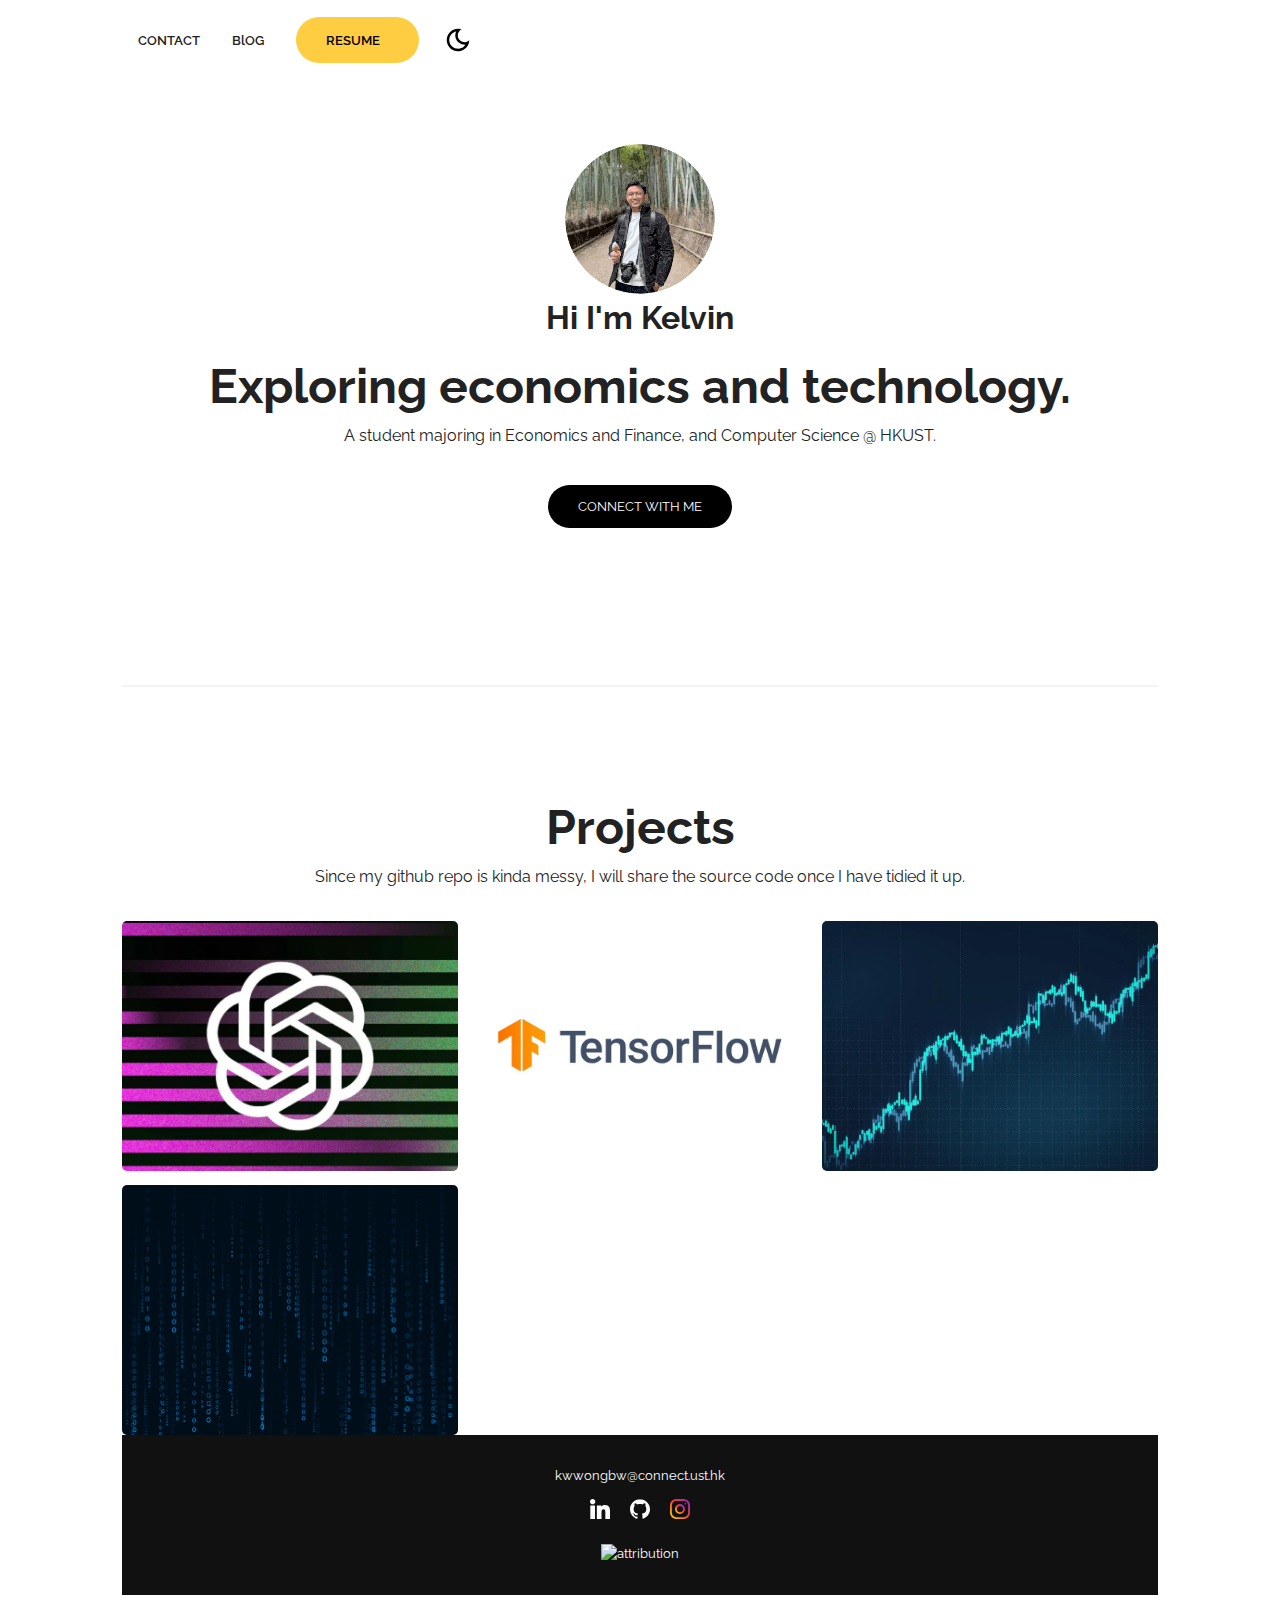
==== docs/index.html @ 280ed63b "changed html" ====
<!DOCTYPE html>
<html lang="en">
  <head>
    <meta charset="UTF-8" />
    <meta http-equiv="X-UA-Compatible" content="IE=edge" />
    <meta name="viewport" content="width=device-width, initial-scale=1.0" />
    <!-- Primary Meta Tags -->
    <title>Kelvin's Page</title>
    <meta name="title" content="Kelvin Wong's Personal Website" />
    <meta
      name="description"
      content="Kelvin Wong's Personal Website."
    />

    <!-- Link -->
    <link
      rel="apple-touch-icon"
      sizes="180x180"
      href="assets/favicon/apple-touch-icon.png"
    />
    <link
      rel="icon"
      type="image/png"
      sizes="16x16"
      href="/assets/favicon/favicon-16x16.png"
    />
    <link
      rel="icon"
      type="image/png"
      sizes="32x32"
      href="assets/favicon/favicon-32x32.png"
    />
    <link
      rel="icon"
      type="image/png"
      sizes="192x192"
      href="assets/favicon/android-chrome-192x192.png"
    />
    <link
      rel="icon"
      type="image/png"
      sizes="512x512"
      href="assets/favicon/android-chrome-512x512.png"
    />
    <link rel="icon" type="image/x-icon" href="assets/favicon/favicon.ico" />
    <link rel="manifest" href="assets/favicon/site.webmanifest" />
    <link
      rel="stylesheet"
      href="https://use.fontawesome.com/releases/v5.15.4/css/all.css"
      integrity="sha384-DyZ88mC6Up2uqS4h/KRgHuoeGwBcD4Ng9SiP4dIRy0EXTlnuz47vAwmeGwVChigm"
      crossorigin="anonymous"
    />
    <link rel="stylesheet" href="css/style.css" />
    <link rel="stylesheet" href="css/utilities.css" />
  </head>
  <body>
    <header id="hero">
      <!-- Navbar -->
      <nav class="navbar">
        <div class="container">
          <!-- Logo -->
          <!-- <h1 id="logo">
            <a href="https://github.com/CommunityPro/portfolio-html"
              ><img src="./assets/logo.png" alt="Your Logo"
            /></a>
          </h1> -->
          <!-- Navbar links -->
          <ul class="nav-menu">
            <li><a class="nav-link" href="mailto:kwwongbw@connect.ust.hk">CONTACT</a></li>
            <li><a class="nav-link" href="https://github.com/kingggg0416/blog">BlOG</a></li>
            <li>
              <a
                class="nav-link btn btn-primary"
                href="https://drive.google.com/file/d/1Ss1rh63PVCvnsiAYarDv5h3AteUssQD6/view?usp=sharing"
                >RESUME <i class="fas fa-arrow-right"></i
              ></a>
            </li>

            <!-- Toggle switch -->
            <div class="theme-switch">
              <input type="checkbox" id="switch" />
              <label class="toggle-icons" for="switch">
                <img class="moon" src="assets/moon.svg" />
                <img class="sun" src="assets/sun.svg" />
              </label>
            </div>
            <!-- Hamburger menu -->
          </ul>
          <div class="hamburger">
            <span class="bar"></span>
            <span class="bar"></span>
            <span class="bar"></span>
          </div>
        </div>
      </nav>

      <section class="header-container">
        <img
          class="profile-image"
          src="assets/selfie.svg"
          alt=""
        />
        <h1>Hi I'm Kelvin</h1>

        <div class="content-text">
          <h2>Exploring economics and technology.</h2>
          <h2></h2>

          <p>
            A student majoring in Economics and Finance,
            and Computer Science @ HKUST.
          </p>
        </div>
        <a
          href="https://www.linkedin.com/in/kelvinwonghkust/"
          class="btn btn-secondary"
          target="_blank"
          >Connect With Me</a
        >
      </section>
    </header>

    <!-- Projects -->
    <section id="projects" class="project-container container">
      <div class="division"></div>
      <div class="content-text">
        <h2>Projects</h2>
        <p>Since my github repo is kinda messy, I will share the source code once I have tidied it up.</p>
      </div>

    <article class="project">

      <!-- Project 1 -->
      <div href="" class="card">
        <div class="project-info">
          <div class="project-bio">
            <h3>myGPT - An Intelligent Chatbot Developed Using OpenAI</h3>
            <p>HTMl, CSS, JavaScript/TypeScript</p>
          </div>

          <div class="project-link">
            <a href="#" target="_blank"><i class="fab fa-github"></i></a>
            <a href="https://betterprogramming.pub/enhancing-chatgpt-with-infinite-external-memory-using-vector-database-and-chatgpt-retrieval-plugin-b6f4ea16ab8" target="_blank"><i class="fas fa-globe"></i></a>
          </div>
        </div>
      </div>

      <!-- Project 2 -->
      <div href="" class="card">
        <div class="project-info">
          <div class="project-bio">
            <h3>Deep Neural Network - Facial (Mask) Recognition</h3>
            <p>Python, Tensorflow</p>
          </div>

          <div class="project-link">
            <a href="https://github.com/kingggg0416/face_mask_prediction" target="_blank"><i class="fab fa-github"></i></a>
            <a href="https://williamkoehrsen.medium.com/facial-recognition-using-googles-convolutional-neural-network-5aa752b4240e" target="_blank"><i class="fas fa-globe"></i></a>
          </div>
        </div>
      </div>

      <!-- Porject 3 -->
      <div href="" class="card">
        <div class="project-info">
          <div class="project-bio">
            <h3>Statistical Arbitrage</h3>
            <p>Python</p>
          </div>

          <div class="project-link">
            <a href="#" target="_blank"><i class="fab fa-github"></i></a>
            <a href="https://medium.com/analytics-vidhya/statistical-arbitrage-with-pairs-trading-and-backtesting-ec657b25a368" target="_blank"><i class="fas fa-globe"></i></a>
          </div>
        </div>
      </div>

      <!-- Porject 4 -->
      <div href="" class="card">
        <div class="project-info">
          <div class="project-bio">
            <h3>web Scraping</h3>
            <p>Python, Selenium, BeautifulSoup</p>
          </div>

          <div class="project-link">
            <a href="#" target="_blank"><i class="fab fa-github"></i></a>
            <a href="#" target="_blank"><i class="fas fa-globe"></i></a>
          </div>
        </div>
      </div>
    </article>


    <footer id="footer">
      <div class="container">
        <a href="mailto:kwwongbw@connect.ust.hk">kwwongbw@connect.ust.hk</a>
        <!-- Social links -->
        <div class="social">
          <a href="https://www.linkedin.com/in/kelvinwonghkust/" target="_blank"
            ><img src="./assets/linkedin-icon.svg" alt="Linkedin"
          /></a>
          <a href="https://github.com/kingggg0416" target="_blank"><img src="./assets/github-icon.svg" alt="GitHub" /></a>
          <a href="https://www.instagram.com/wongkingwang/" target="_blank"
            ><img src="./assets/instagram-icon.svg" alt="Hashnode"
          /></a>
        </div>
        <!-- Attribution -->
        <div class="attribution">
          <a
            href="https://github.com/CommunityPro/portfolio-html"
            target="_blank"
            rel="noopener noreferrer"
          >
            <img
              src="https://user-images.githubusercontent.com/62628408/157202263-9174da24-b19a-4017-9b7c-a1d26ae8f014.svg"
              alt="attribution"
              width="150px"
            />
          </a>
        </div>
      </div>
    </footer>
    <script src="js/script.js"></script>
  </body>
</html>
---- docs/css/style.css ----
/* This is the required project styling. Will contain essential CSS styles like:
   * Flex property
   * Grid layout
   * Cards and sections
*/

@import url(https://fonts.googleapis.com/css?family=Raleway:100,200,300,regular,500,600,700,800,900,100italic,200italic,300italic,italic,500italic,600italic,700italic,800italic,900italic);

/* variables */
:root {
  /* Colors */
  --primary-color: #ffcd42;
  --secondary-color: #ffd35c;
  --bg-primary: #ffffff;
  --text-color: #222222;
  --text-color-two: #ffffff;
  --bg-secondary: #000000;
  --card-background: #f4f4f4;
  --bg-secondary-two: #111111;

  --shadow: 0 10px 40px rgba(0, 0, 0, 0.2);

  /* Font Weight */
  --weight-small: 400;
  --weight-semibold: 600;
  --weight-bold: 800;

  /* Max width */
  --width-small: 600px;
  --width-medium: 1100px;
  --width-large: 1300px;
}

[data-theme="dark"] {
  --primary-color: #ffcd42;
  --secondary-color: #ffd35c;
  --bg-primary: #000000;
  --text-color: #ffffff;
  --text-color-two: #222222;
  --bg-secondary: #ffffff;
  --card-background: #111111;
  --bg-secondary-two: #f4f4f4;
  --shadow: 0 2px 10px rgba(95, 95, 95, 0.2);
}

html {
  font-size: 100%;
  scroll-behavior: smooth;
}

/* Reset default styling */
* {
  margin: 0;
  padding: 0;
  box-sizing: border-box;
}

ul {
  list-style: none;
}

a {
  text-decoration: none;
  color: var(--text-color);
}

/* Main styling */
body {
  background: var(--bg-primary);
  color: var(--text-color);
  font-family: "Raleway", sans-serif;
  line-height: 1.5;
}

/* Navbar */
.navbar {
  position: fixed;
  top: 0;
  left: 0;
  right: 0;
  z-index: 20;
  background: var(--bg-primary);
}

.navbar .container {
  display: flex;
  align-items: center;
  justify-content: space-between;
  z-index: 20;
  height: 80px;
  width: 100%;
}

.navbar .nav-menu {
  display: flex;
  align-items: center;
  background: var(--bg-primary);
}

.navbar .nav-link {
  margin: 0 1rem;
  font-size: 0.8rem;
  font-weight: var(--weight-semibold);
}

.navbar #logo img {
  display: block;
  width: 40px;
}

.navbar .btn {
  margin-right: 1.5rem;
}

.fas.fa-arrow-right {
  margin-left: 0.5rem;
  font-size: 0.9rem;
}

/* hamburger */
.hamburger {
  margin-bottom: 0.1rem;
  display: none;
}

.bar {
  display: block;
  width: 23px;
  height: 3px;
  margin: 4px auto;
  transition: all 0.3s ease-in-out;
  border-radius: 30px;
  background-color: var(--bg-secondary);
}

/* Hero section */
#hero {
  display: flex;
  flex-direction: column;
  height: 100%;
}

.profile-image {
  width: 150px;
  border-radius: 50%;
  animation: bounce 1s infinite alternate;
}

@keyframes bounce {
  from {
    transform: translateY(0px);
  }

  to {
    transform: translateY(-10px);
  }
}

.division {
  width: 100%;
  height: 2px;
  background-color: var(--card-background);
  margin: 5.5rem 0;
}
/* Projects */
#projects {
  display: flex;
  flex-direction: column;
  margin: 2rem auto 5rem;
}

#projects .btn {
  align-self: center;
  margin: 2rem 0;
}

.project {
  display: grid;
  grid-template-columns: repeat(3, 1fr);
  grid-auto-rows: minmax(250px, auto);
  grid-gap: 0.9rem;
}

.card .project-bio p {
  font-size: 0.83rem;
}

.card .project-bio h3 {
  font-size: 0.9rem;
}

.project-info {
  display: flex;
  justify-content: space-between;
  opacity: 0;
  position: relative;
  transition: 0.5s ease-in-out;
}

.project-bio {
  display: flex;
  flex-direction: column;
  justify-content: flex-end;
  position: relative;
  top: 160px;
  left: 10px;
}

/* Footer */
#footer {
  background: #111111;
}

#footer .container {
  display: flex;
  flex-direction: column;
  align-items: center;
  justify-content: center;
  color: #ffffff;
  min-height: 160px;
  text-align: center;
}

#footer a {
  font-size: 0.8rem;
  color: #fff;
}

#footer a:hover {
  opacity: 0.6;
}

#footer .social {
  margin: 0.9rem 0;
}

#footer .social img {
  width: 20px;
  height: 20px;
}

#footer .social a {
  margin: 0 0.5rem;
}

#footer p {
  font-size: 0.8rem;
}

/* Responsiveness */

@media (max-width: 1000px) {
  .project {
    display: grid;
    grid-template-columns: repeat(2, 1fr);
  }
}

@media (max-width: 768px) {
}

@media (max-width: 670px) {
  .navbar .nav-menu {
    position: fixed;
    right: -100vw;
    top: 4.5rem;
    flex-direction: column;
    width: calc(80% - 10px);
    transition: 0.3s;
    box-shadow: var(--shadow);
    padding: 2rem;
    border-radius: 5px;
    align-items: flex-start;
  }

  .navbar .btn {
    margin: 0;
    margin-top: 1rem;
  }

  .nav-menu.active {
    right: 20px;
  }

  .nav-menu .nav-link {
    font-size: 0.9rem;
    margin: 0 0.2rem;
  }

  .nav-menu li {
    margin-bottom: 0.5rem;
    width: 100%;
  }

  .nav-menu .btn {
    width: 100%;
    text-align: center;
    margin-top: 0.5rem;
  }

  .hamburger {
    display: block;
    cursor: pointer;
    padding: 0.2rem 0.4rem;
  }

  .hamburger.active {
    border: 1px dotted gray;
  }

  .hamburger.active .bar:nth-child(2) {
    opacity: 0;
  }

  .hamburger.active .bar:nth-child(1) {
    transform: translateY(6px) rotate(45deg);
  }

  .hamburger.active .bar:nth-child(3) {
    transform: translateY(-8px) rotate(-45deg);
  }
}

@media (max-width: 600px) {
  .project {
    display: grid;
    grid-template-columns: 1fr;
  }

  .header-container .btn {
    border-radius: 5px;
    width: 80%;
  }
}
---- docs/css/utilities.css ----
/* ?This is where reusable styling of this template will be. 
   !Will contain things like:
   * Button styling
   * Background color styling
   * padding and margin
*/

.container {
  max-width: var(--width-medium);
  margin: 0 auto;
  padding: 1rem 2rem;
}

h1::selection,
h2::selection {
  color: #111;
  background: var(--primary-color);
}

/* Buttons */
.btn {
  display: inline-block;
  padding: 0.75rem 1.9rem;
  border-radius: 30px;
  text-transform: uppercase;
  font-size: 0.82rem;
  transition: 0.3s;
}

.btn-primary {
  background: var(--primary-color);
  color: #000000;
}

.btn-secondary {
  margin: 5px 0;
  background-color: var(--bg-secondary);
  color: var(--bg-primary);
}

/* add hover to resume button */
.btn-primary:hover {
  background: var(--secondary-color);
}

/* Dark mode toggle */
#switch {
  display: none;
}

.toggle-icons {
  display: flex;
  justify-content: space-between;
  align-items: center;
  cursor: pointer;
}

.toggle-icons > img {
  transition: 0.6s cubic-bezier(0.23, 1, 0.32, 1);
  width: 30px;
}

.moon {
  transform: rotate(10deg);
}

#switch:checked + .toggle-icons .moon {
  transform: rotate(250deg);
}

#switch:checked + .toggle-icons .sun {
  transform: rotate(100deg);
}

/* Header Container */
.header-container {
  display: flex;
  flex-direction: column;
  align-items: center;
  justify-content: center;
  margin-top: 8rem;
  padding: 1rem;
}

.header-container > div {
  margin-top: 1rem;
}

.content-text {
  text-align: center;
  margin: 1.5rem 0;
}

.content-text h2 {
  font-size: 3rem;
  line-height: 1.2;
  transition: 0.2s ease-in-out;
}

.content-text p {
  padding: 0.5rem;
  margin: 0 auto;
  max-width: 700px;
}

/* Project cards */
.card {
  padding: 1rem;
  background: var(--card-background);
  color: #ffffff;
  border-radius: 5px;
  transition: 0.4s ease-in-out;
  cursor: pointer;
}

.card a {
  color: #ffffff;
  transition: 0.25s ease-in-out;
  font-size: 1.1rem;
  margin-right: 0.3rem;
}

.card a:hover {
  color: var(--primary-color);
}

.card:hover {
  box-shadow: inset 0 100px 1000px 10px rgba(0, 0, 0, 0.8);
}

.card:hover .project-info {
  opacity: 1;
}

/* Project Images */

/* project 1 */
.card:nth-child(1) {
  background: url(../assets/project/project-one.png) center center/cover;
}

/* Project 2 */
.card:nth-child(2) {
  background: url(../assets/project/project-two.png) center center/cover;
}

/* Project 3 */
.card:nth-child(3) {
  background: url(../assets/project/project-three.png) center center/cover;
}

/* Project 4 */
.card:nth-child(4) {
  background: url(../assets/project/project-four.png) center center/cover;
}


/* Media Queries */
@media (max-width: 768px) {
  .header-container {
    margin-top: 7rem;
    text-align: center;
  }

  .content-text h2 {
    font-size: 2.5rem;
  }
}
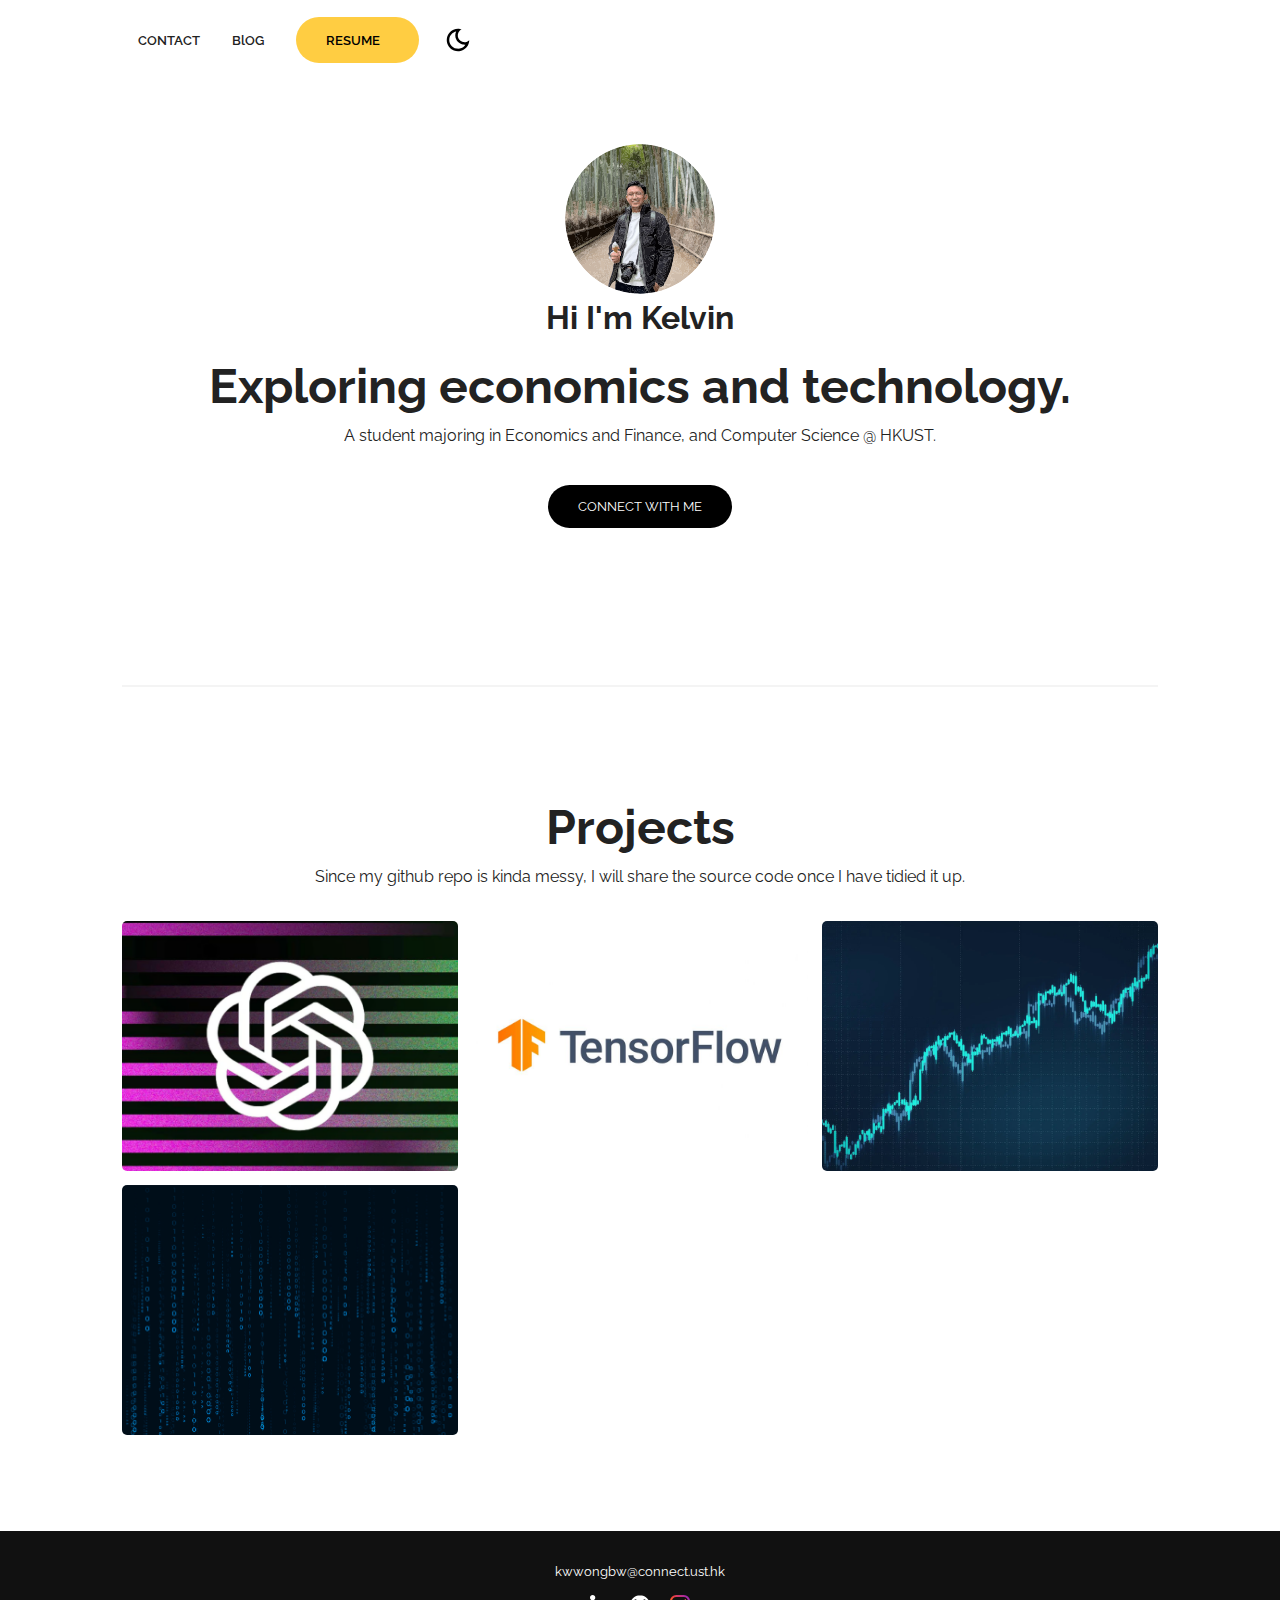
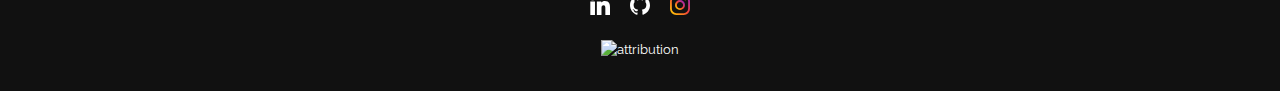
==== commit 87bb934d: "changed html bug" ====
--- a/docs/index.html
+++ b/docs/index.html
@@ -128,7 +128,7 @@
         <p>Since my github repo is kinda messy, I will share the source code once I have tidied it up.</p>
       </div>
 
-    <article class="project">
+      <article class="project">
 
       <!-- Project 1 -->
       <div href="" class="card">
@@ -189,7 +189,9 @@
           </div>
         </div>
       </div>
-    </article>
+      </article>
+
+    </section>
 
 
     <footer id="footer">
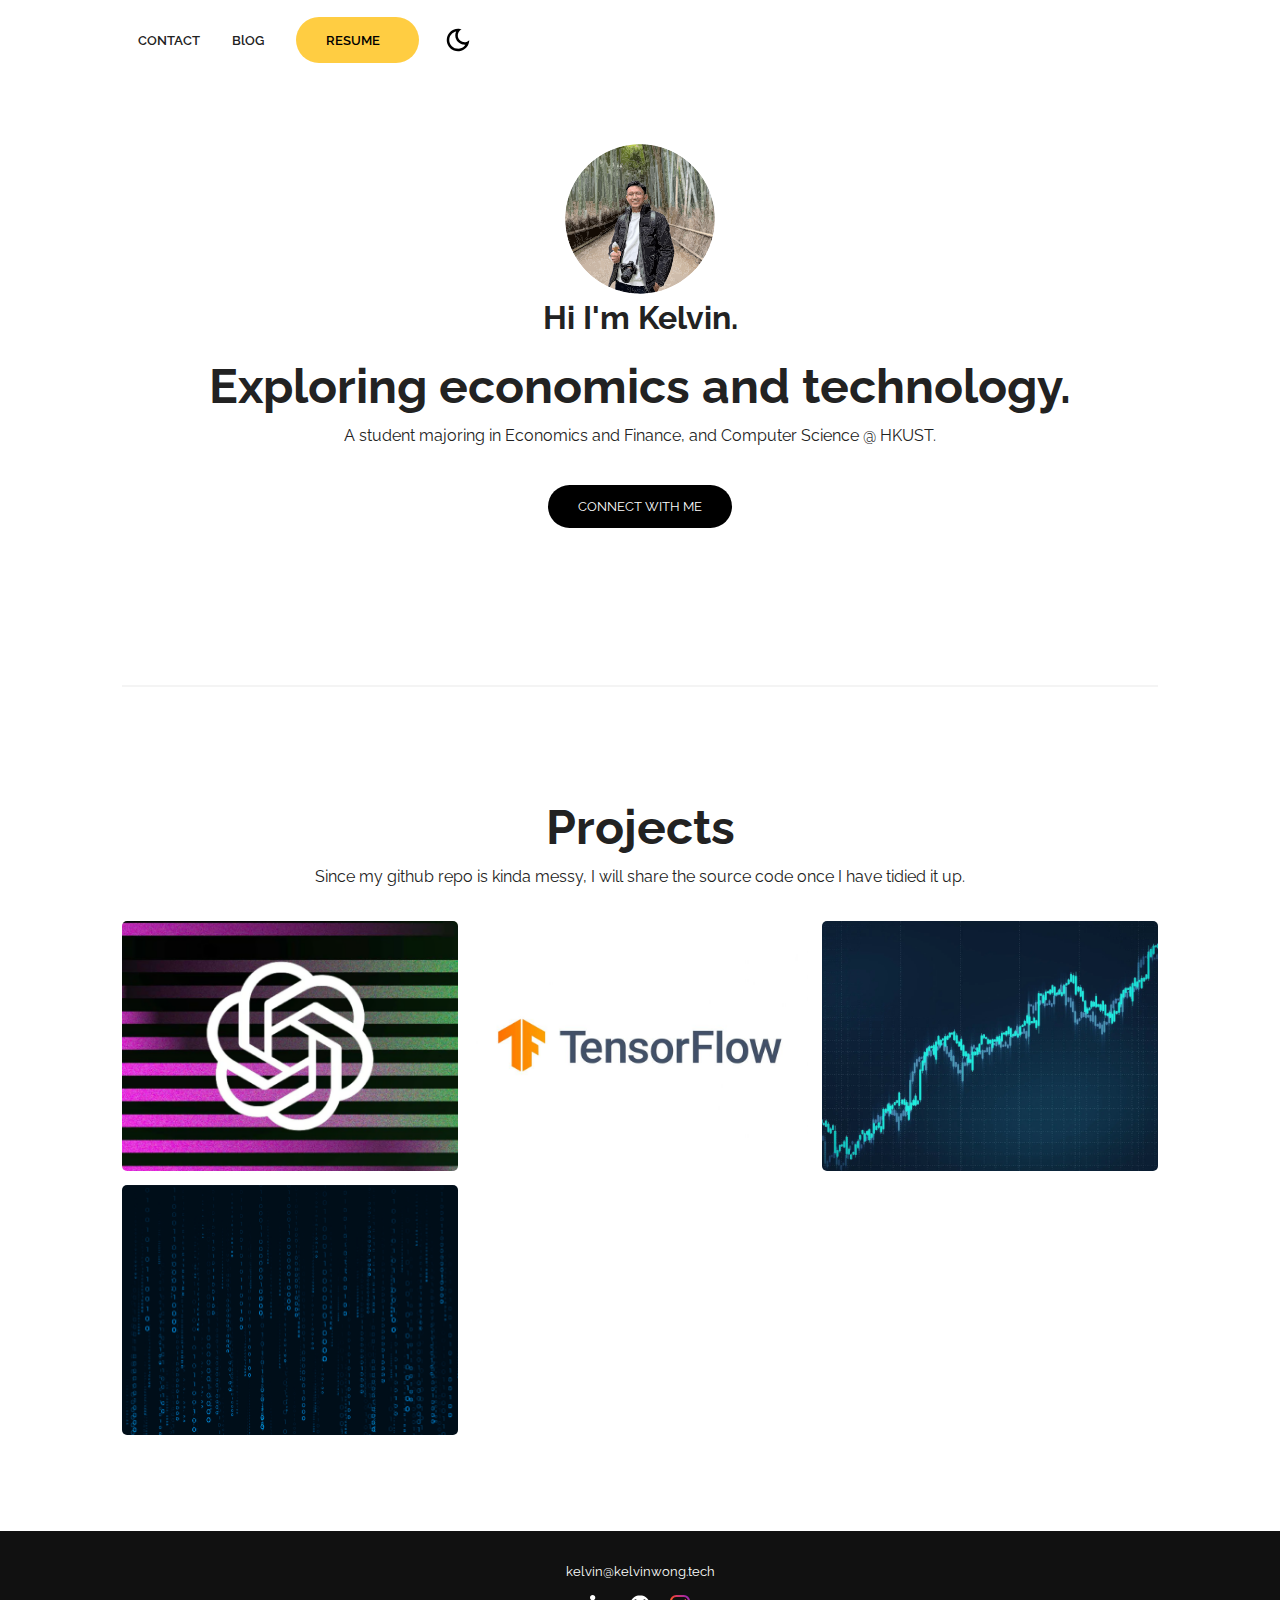
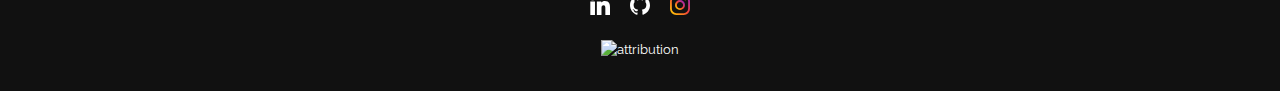
==== commit 7ea91864: "fixed typo" ====
--- a/docs/index.html
+++ b/docs/index.html
@@ -66,7 +66,7 @@
           </h1> -->
           <!-- Navbar links -->
           <ul class="nav-menu">
-            <li><a class="nav-link" href="mailto:kwwongbw@connect.ust.hk">CONTACT</a></li>
+            <li><a class="nav-link" href="mailto:kelvin@kelvinwong.tech">CONTACT</a></li>
             <li><a class="nav-link" href="https://github.com/kingggg0416/blog">BlOG</a></li>
             <li>
               <a
@@ -100,7 +100,7 @@
           src="assets/selfie.svg"
           alt=""
         />
-        <h1>Hi I'm Kelvin</h1>
+        <h1>Hi I'm Kelvin.</h1>
 
         <div class="content-text">
           <h2>Exploring economics and technology.</h2>
@@ -179,7 +179,7 @@
       <div href="" class="card">
         <div class="project-info">
           <div class="project-bio">
-            <h3>web Scraping</h3>
+            <h3>Web Scraping</h3>
             <p>Python, Selenium, BeautifulSoup</p>
           </div>
 
@@ -196,7 +196,7 @@
 
     <footer id="footer">
       <div class="container">
-        <a href="mailto:kwwongbw@connect.ust.hk">kwwongbw@connect.ust.hk</a>
+        <a href="mailto:kelvin@kelvinwong.tech">kelvin@kelvinwong.tech</a>
         <!-- Social links -->
         <div class="social">
           <a href="https://www.linkedin.com/in/kelvinwonghkust/" target="_blank"
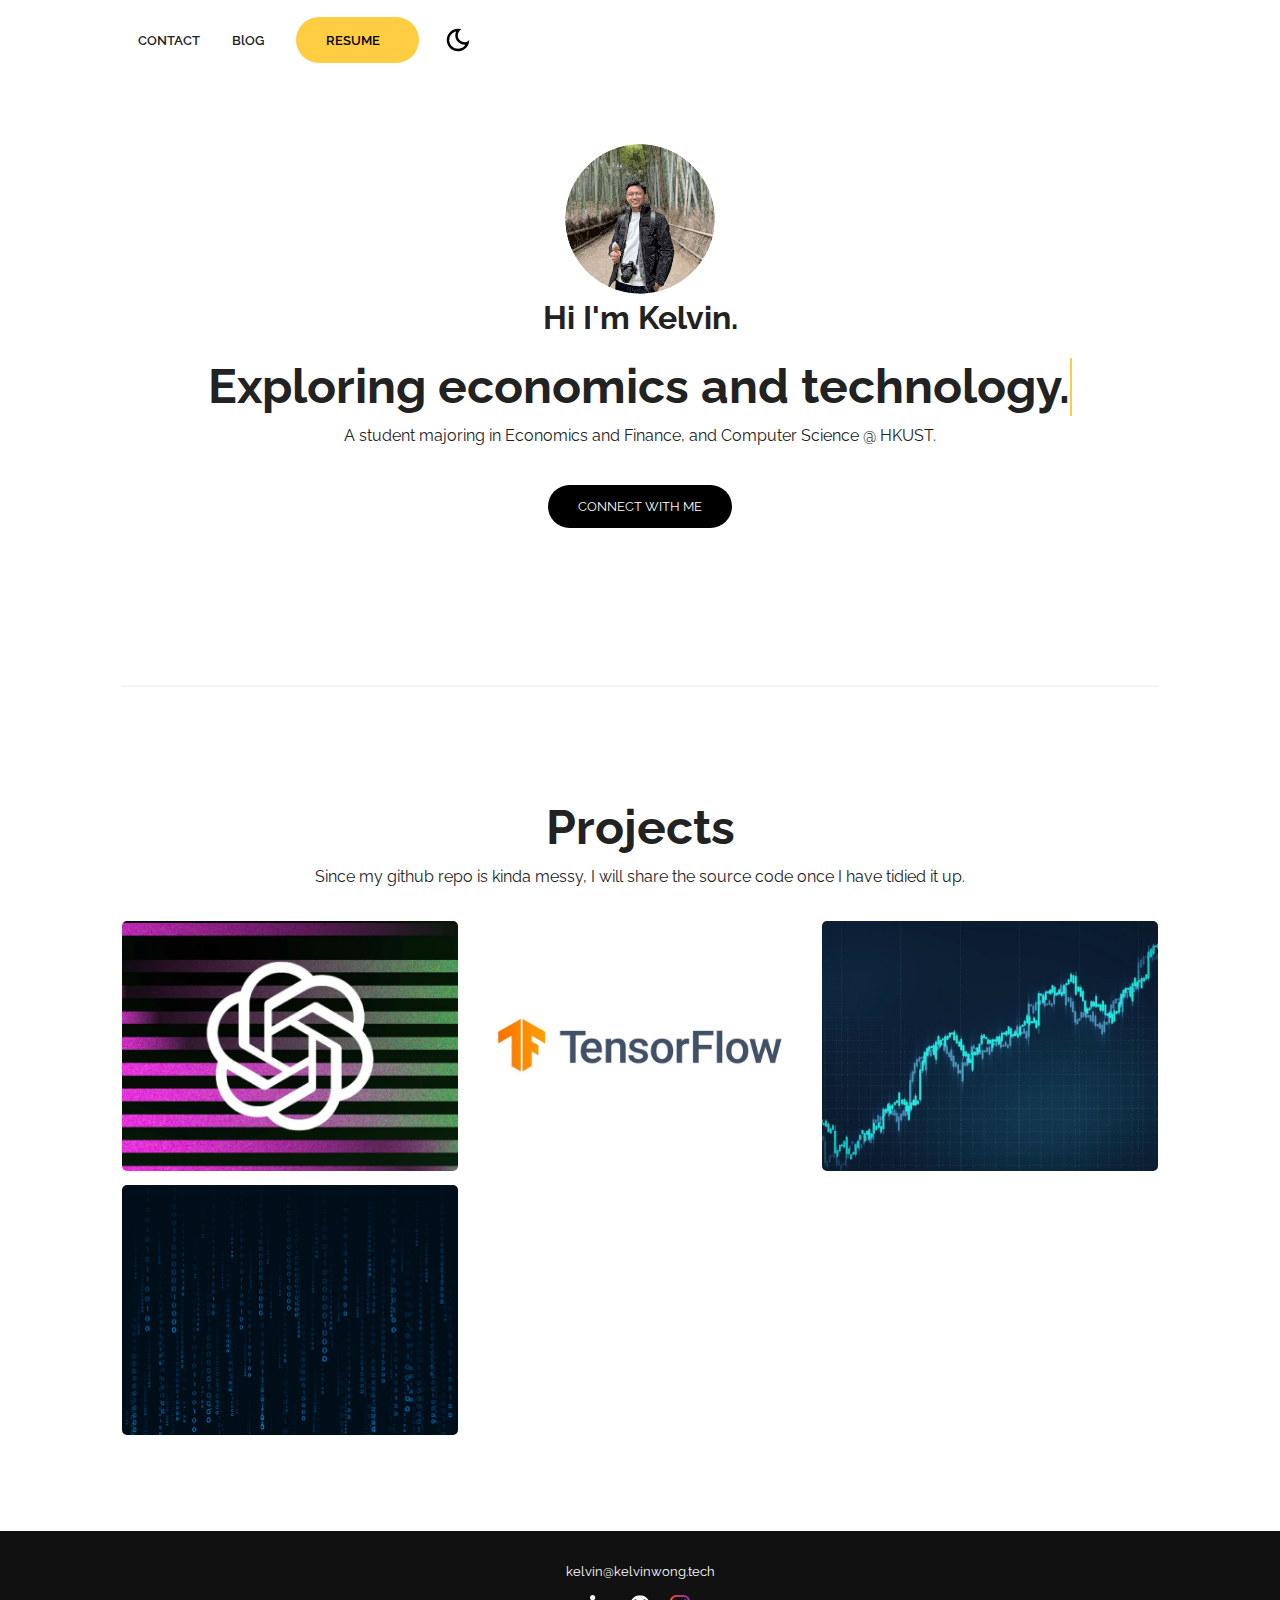
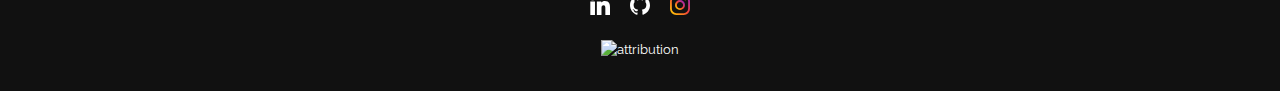
==== commit c2cd5b1e: "change text animation" ====
--- a/docs/index.html
+++ b/docs/index.html
@@ -103,7 +103,7 @@
         <h1>Hi I'm Kelvin.</h1>
 
         <div class="content-text">
-          <h2>Exploring economics and technology.</h2>
+          <h2 class="typewriter">Exploring economics and technology.</h2>
           <h2></h2>
 
           <p>
--- a/docs/css/utilities.css
+++ b/docs/css/utilities.css
@@ -154,6 +154,25 @@
   background: url(../assets/project/project-four.png) center center/cover;
 }
 
+/* Add these new styles */
+.typewriter {
+  overflow: hidden;
+  white-space: nowrap;
+  border-right: 2px solid var(--primary-color);
+  animation: 
+    typing 3s steps(40, end),
+    blink-caret 0.75s step-end infinite;
+}
+
+@keyframes typing {
+  from { width: 0 }
+  to { width: 100% }
+}
+
+@keyframes blink-caret {
+  from, to { border-color: transparent }
+  50% { border-color: var(--primary-color) }
+}
 
 /* Media Queries */
 @media (max-width: 768px) {
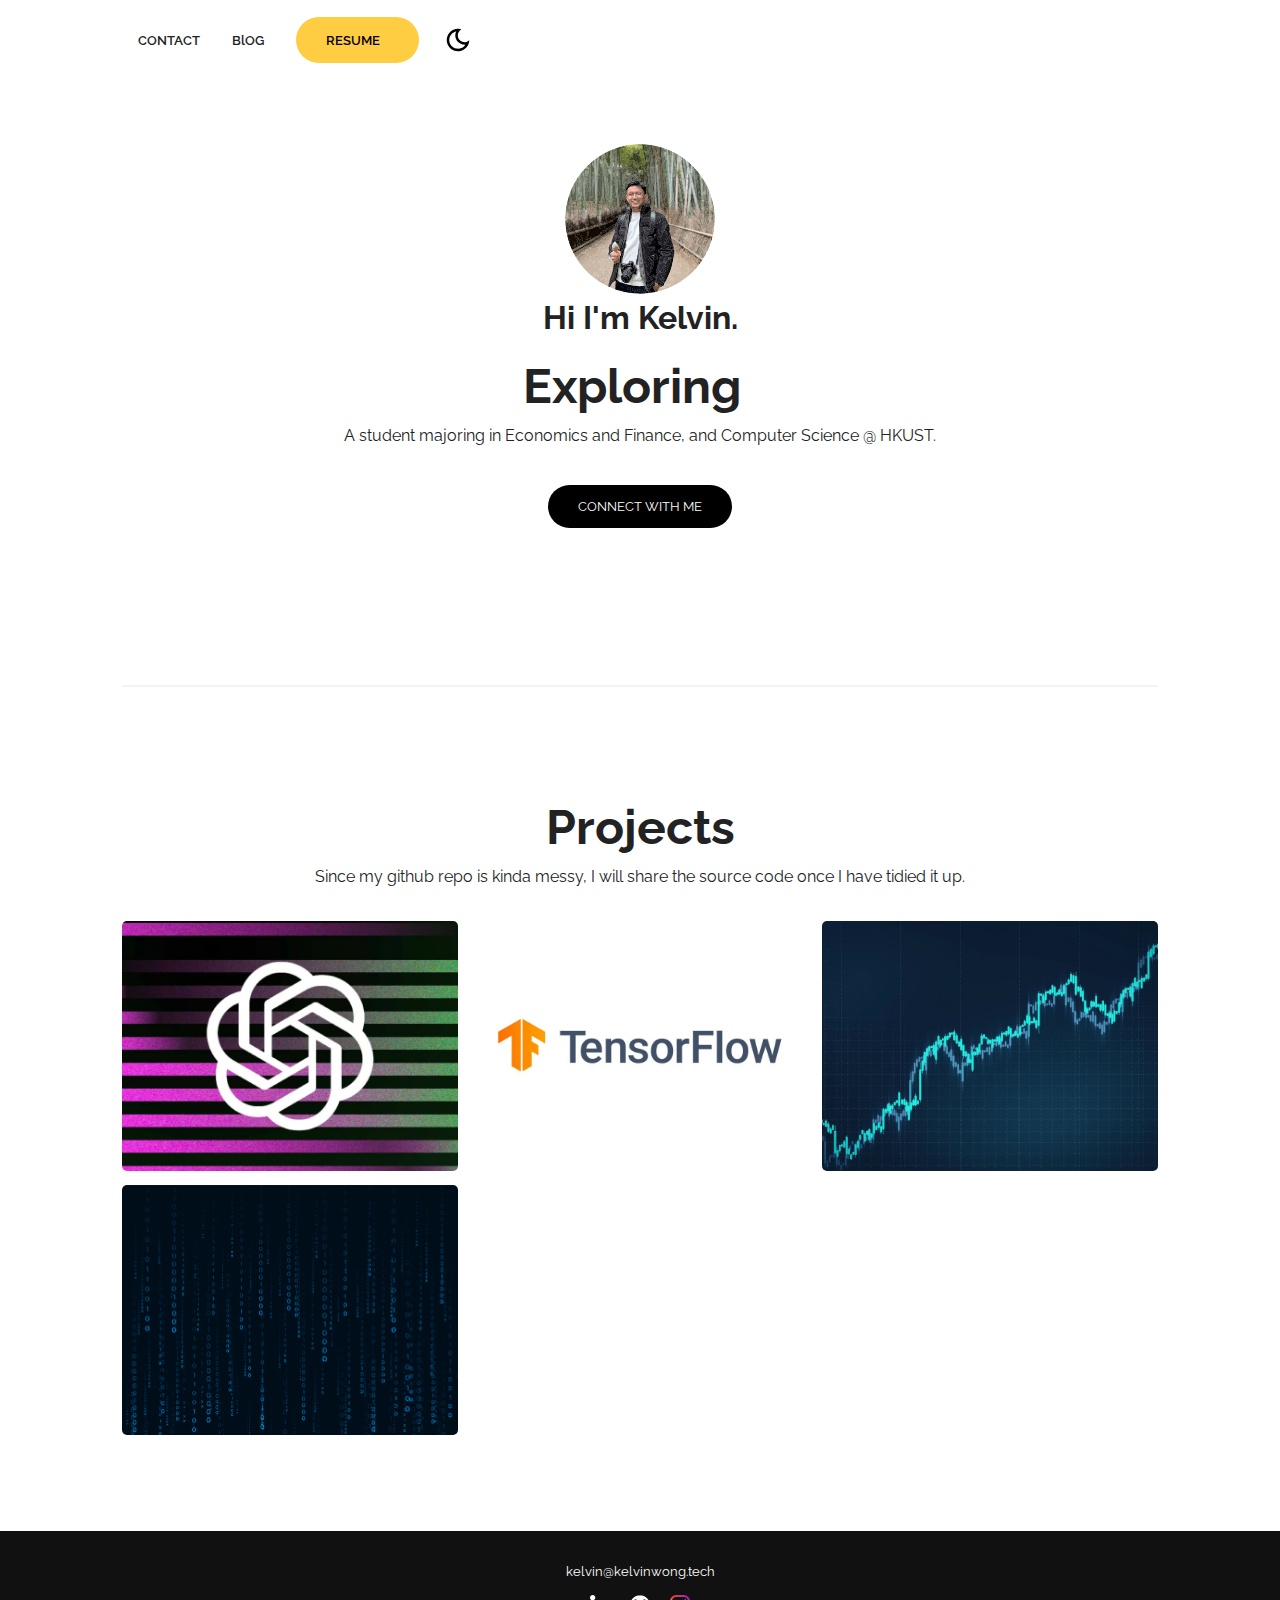
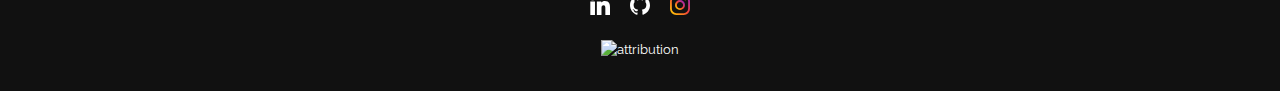
==== commit ba40c718: "changed heading animation" ====
--- a/docs/index.html
+++ b/docs/index.html
@@ -71,7 +71,7 @@
             <li>
               <a
                 class="nav-link btn btn-primary"
-                href="https://drive.google.com/file/d/1Ss1rh63PVCvnsiAYarDv5h3AteUssQD6/view?usp=sharing"
+                href="https://drive.google.com/file/d/1j3gGJseMWwIg__u36XTYu9fyk8fmQFfg/view?usp=sharing"
                 >RESUME <i class="fas fa-arrow-right"></i
               ></a>
             </li>
@@ -103,7 +103,7 @@
         <h1>Hi I'm Kelvin.</h1>
 
         <div class="content-text">
-          <h2 class="typewriter">Exploring economics and technology.</h2>
+          <h2>Exploring <span class="typed-text"></span><span class="cursor">&nbsp;</span></h2>
           <h2></h2>
 
           <p>
--- a/docs/css/utilities.css
+++ b/docs/css/utilities.css
@@ -155,23 +155,28 @@
 }
 
 /* Add these new styles */
-.typewriter {
-  overflow: hidden;
-  white-space: nowrap;
-  border-right: 2px solid var(--primary-color);
-  animation: 
-    typing 3s steps(40, end),
-    blink-caret 0.75s step-end infinite;
+.typed-text {
+  color: var(--primary-color);
 }
 
-@keyframes typing {
-  from { width: 0 }
-  to { width: 100% }
+.cursor {
+  display: inline-block;
+  width: 3px;
+  margin-left: 0.1rem;
+  transition: background-color 0.3s ease;
+  animation: blink 1s infinite;
 }
 
-@keyframes blink-caret {
-  from, to { border-color: transparent }
-  50% { border-color: var(--primary-color) }
+.cursor.typing {
+  animation: none;
+}
+
+@keyframes blink {
+  0%  { opacity: 1; }
+  49% { opacity: 1; }
+  50% { opacity: 0; }
+  99% { opacity: 0; }
+  100%  { opacity: 1; }
 }
 
 /* Media Queries */
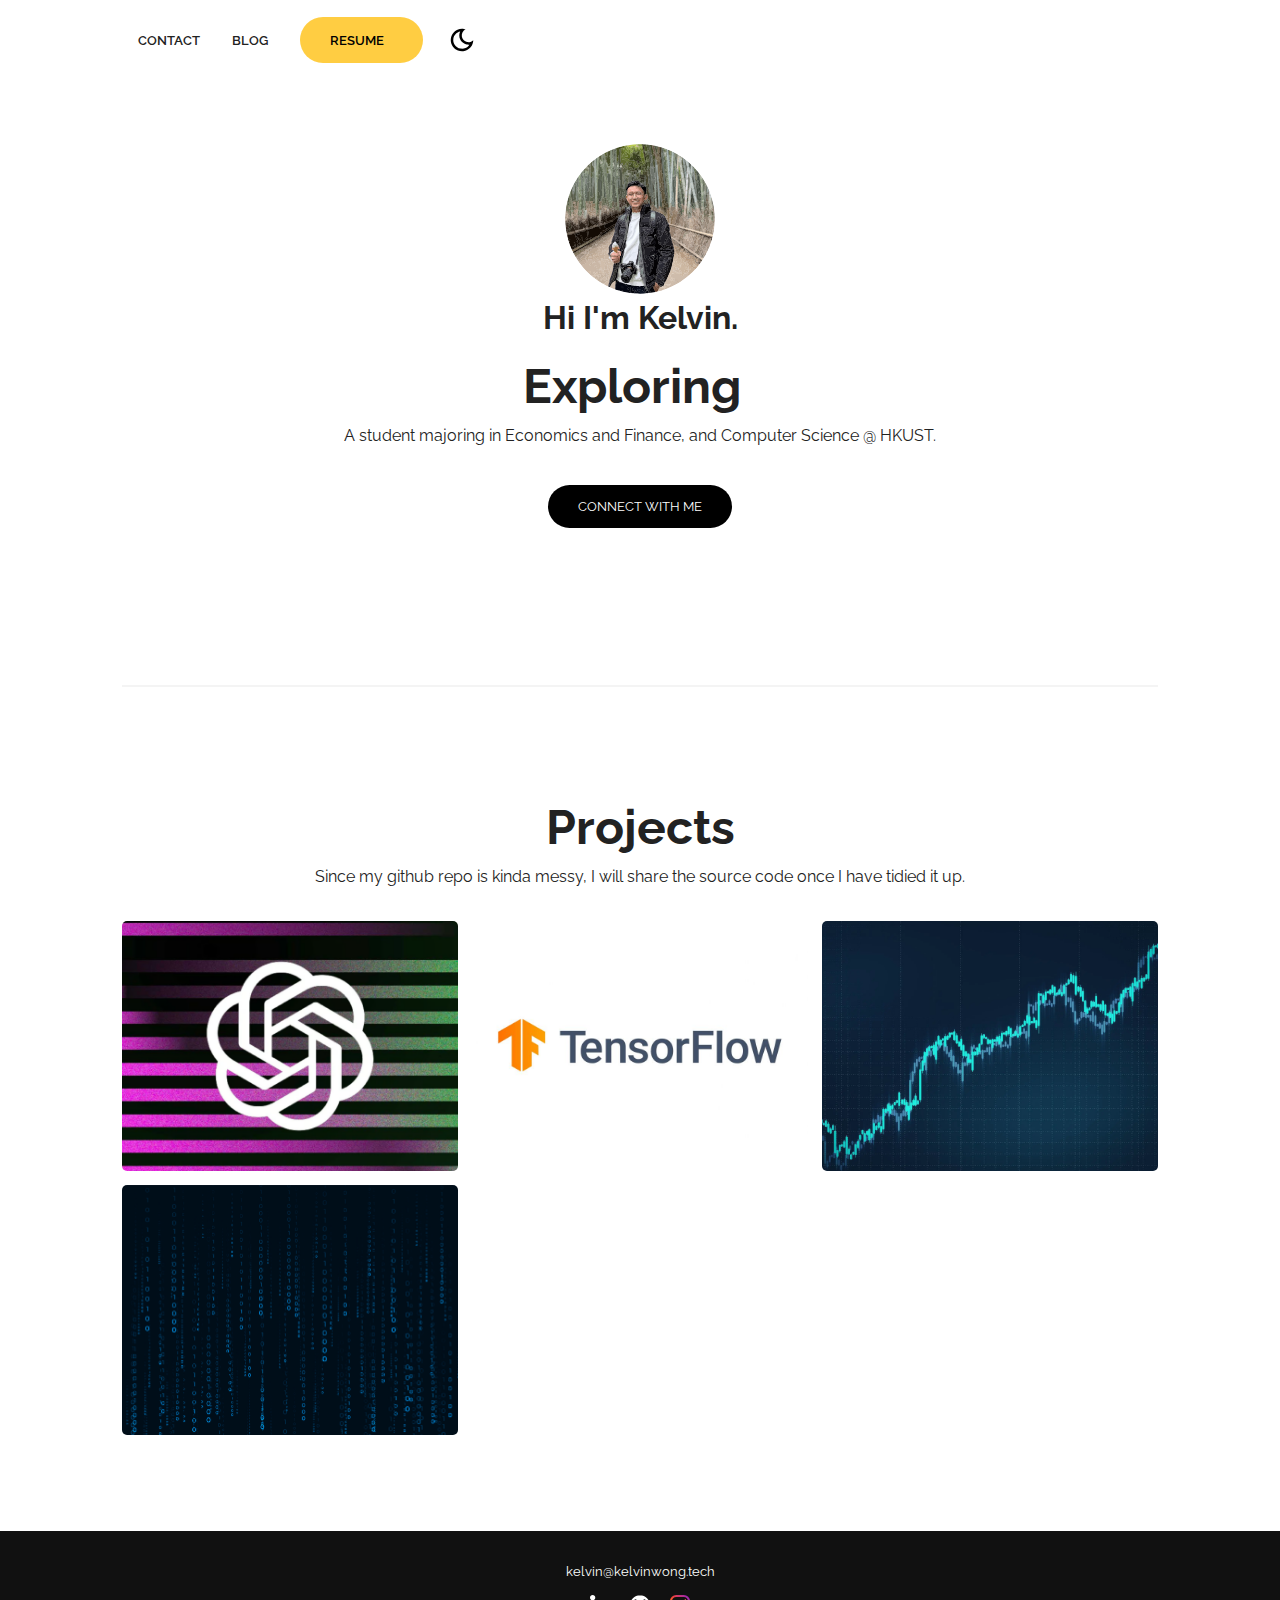
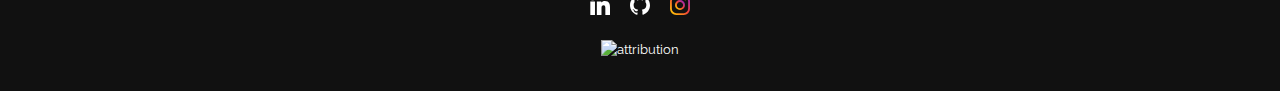
==== commit 9b9ca082: "Update website with new changes" ====
--- a/docs/index.html
+++ b/docs/index.html
@@ -9,7 +9,7 @@
     <meta name="title" content="Kelvin Wong's Personal Website" />
     <meta
       name="description"
-      content="Kelvin Wong's Personal Website."
+      content="Kelvin Wong's Personal Website." 
     />
 
     <!-- Link -->
@@ -67,7 +67,7 @@
           <!-- Navbar links -->
           <ul class="nav-menu">
             <li><a class="nav-link" href="mailto:kelvin@kelvinwong.tech">CONTACT</a></li>
-            <li><a class="nav-link" href="https://github.com/kingggg0416/blog">BlOG</a></li>
+            <li><a class="nav-link" href="./blog">BLOG</a></li>
             <li>
               <a
                 class="nav-link btn btn-primary"
--- a/docs/css/style.css
+++ b/docs/css/style.css
@@ -270,7 +270,7 @@
     box-shadow: var(--shadow);
     padding: 2rem;
     border-radius: 5px;
-    align-items: flex-start;
+    align-items: start;
   }
 
   .navbar .btn {
--- a/docs/css/utilities.css
+++ b/docs/css/utilities.css
@@ -95,6 +95,8 @@
   font-size: 3rem;
   line-height: 1.2;
   transition: 0.2s ease-in-out;
+  white-space: nowrap;
+  overflow: hidden;
 }
 
 .content-text p {
@@ -187,6 +189,12 @@
   }
 
   .content-text h2 {
-    font-size: 2.5rem;
+    font-size: 1.8rem;
   }
-}
+
+  @media (max-width: 380px) {
+    .content-text h2 {
+      font-size: 1.5rem;
+    }
+  }
+}
